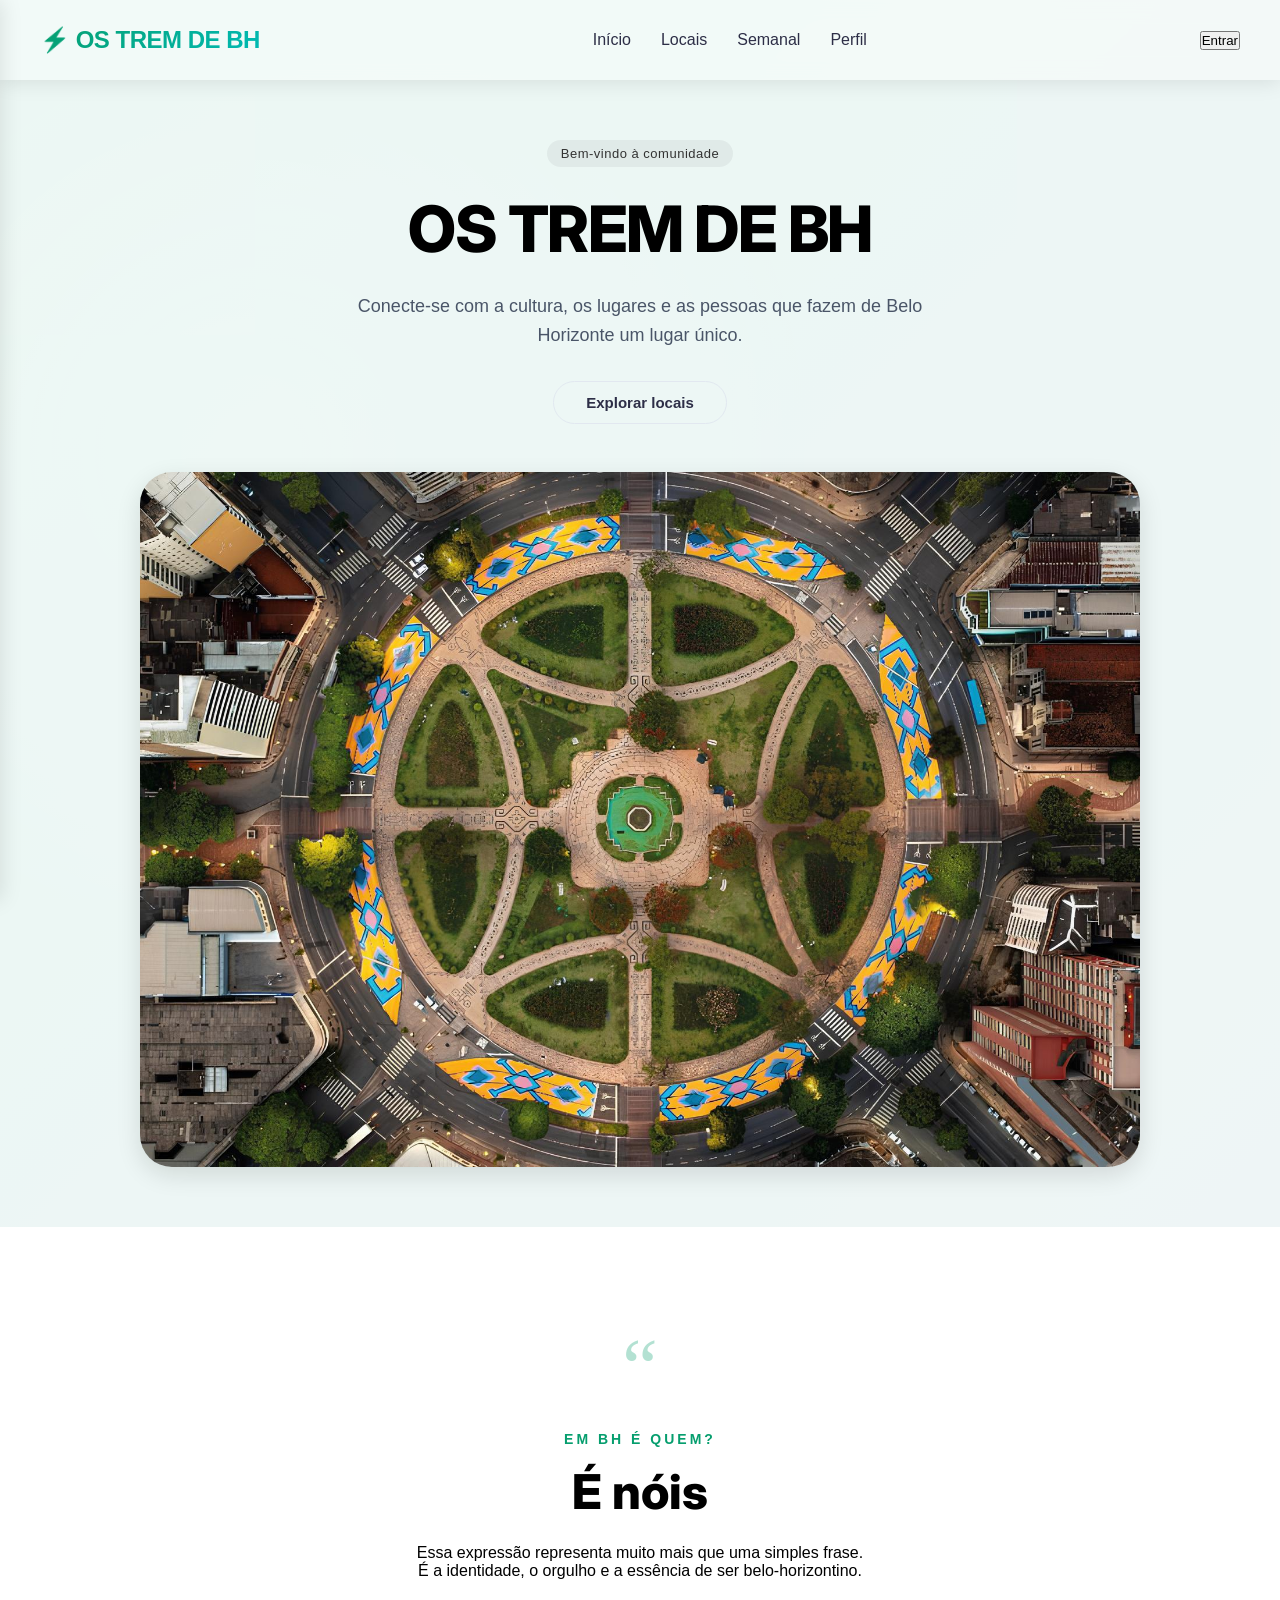
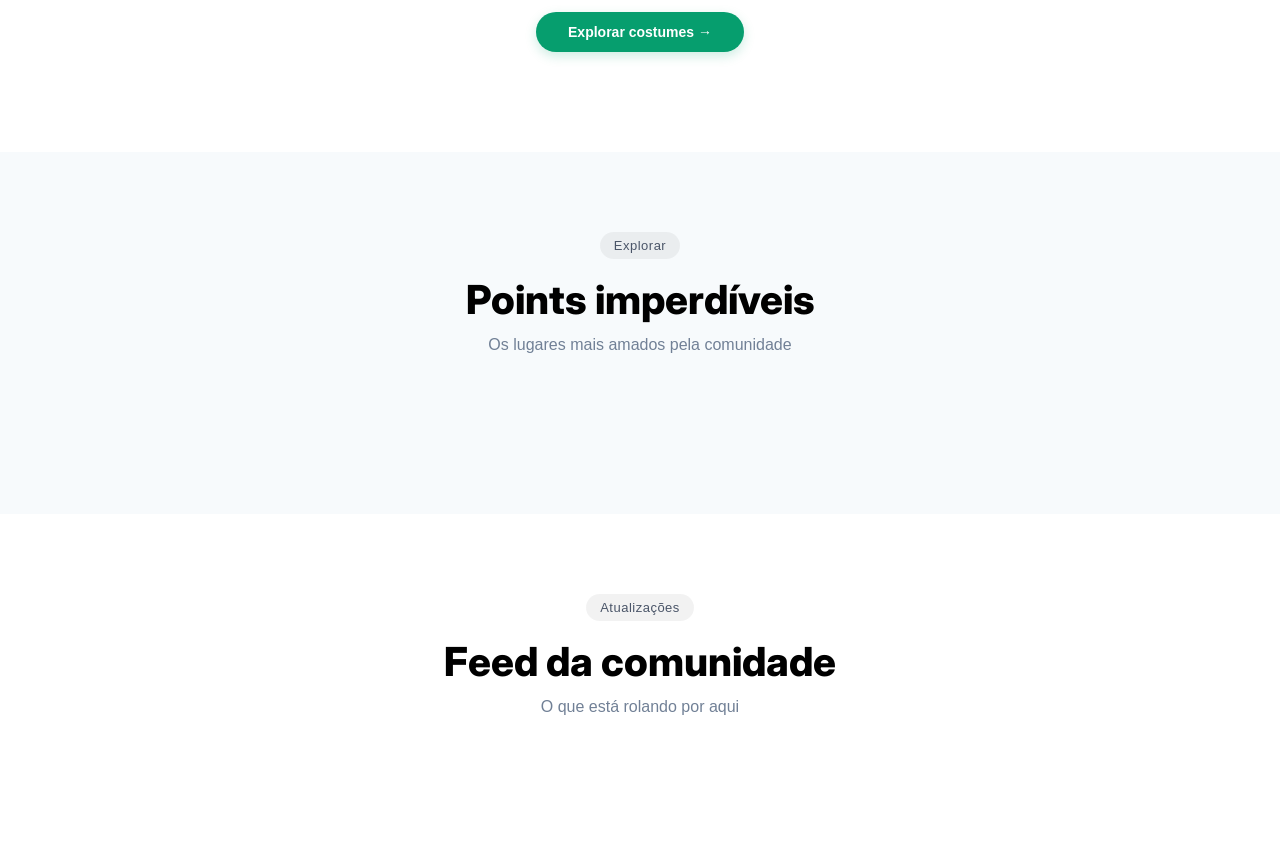
==== frontend/web/index.html @ be38ecf6 "Page Index FrontEnd" ====
<!DOCTYPE html>
<html lang="pt-br">
<head>
  <meta charset="UTF-8">
  <meta name="viewport" content="width=device-width, initial-scale=1.0">
  <title>Os Trem de BH - Rede Social</title>
  <link rel="stylesheet" href="css/Navbar.css">
  <link rel="stylesheet" href="css/estilopage.css">
  <link href="https://fonts.googleapis.com/css2?family=Inter:wght@300;400;500;600;700;800&display=swap" rel="stylesheet">
</head>
<body>
  <!-- NAVBAR -->
  <header class="navbar">
    <div class="logo">⚡ OS TREM DE BH</div>
    <nav class="nav-links">
      <a href="#">Início</a>
      <a href="#">Locais</a>
      <a href="#">Semanal</a>
      <a href="#">Perfil</a>
    </nav>
    <div class="nav-actions">
      <button class="btn-login">Entrar</button>
      <div class="menu-btn" onclick="toggleMenu()">☰</div>
    </div>
  </header>

  <!-- SIDEBAR -->
  <div class="sidebar" id="sidebar">
    <div class="sidebar-header">
      <div class="close-btn" onclick="toggleMenu()">✕</div>
      <div class="sidebar-logo">OS TREM DE BH</div>
    </div>
    <nav class="sidebar-nav">
      <a href="#">🏠 Início</a>
      <a href="#">📍 Locais</a>
      <a href="#">📅 Semanal</a>
      <a href="#">👤 Perfil</a>
      <a href="#">⚙️ Configurações</a>
    </nav>
    <div class="sidebar-footer">
      <button class="btn-logout">Sair</button>
    </div>
  </div>

  <!-- OVERLAY -->
  <div class="overlay" id="overlay" onclick="toggleMenu()"></div>

  <!-- CONTEÚDO PRINCIPAL -->
  <main class="Conteudo">
    <!-- Hero Section -->
    <section class="Sessao01">
      <div class="hero-content">
        <span class="hero-badge">Bem-vindo à comunidade</span>
        <h1 class="Titulo">OS TREM DE BH</h1>
        <p class="hero-description">Conecte-se com a cultura, os lugares e as pessoas que fazem de Belo Horizonte um lugar único.</p>
        <div class="hero-buttons">
          <button class="btn-secondary">Explorar locais</button>
        </div>
      </div>
      <div class="hero-image">
        <img src="img/ImagemCentroPage.jpg" alt="Belo Horizonte">
      </div>
    </section>

    <!-- Quote Section -->
    <section class="Sessao02">
      <div class="quote-container">
        <div class="quote-icon">“</div>
        <p class="SubTitulo">EM BH É QUEM?</p>
        <h2 class="Frase">É nóis</h2>
        <p class="Descricao">
          Essa expressão representa muito mais que uma simples frase.<br>
          É a identidade, o orgulho e a essência de ser belo-horizontino.
        </p>
        <button class="BotaoExplorar">Explorar costumes →</button>
      </div>
    </section>

    <!-- POINTS SECTION - CARROSSEL -->
    <section class="Sessao03">
      <div class="section-header">
        <span class="section-badge">Explorar</span>
        <h2>Points imperdíveis</h2>
        <p>Os lugares mais amados pela comunidade</p>
      </div>

      <!-- 
        ==================================================
        CARROSSEL DE LOCAIS
        ==================================================
        ID: carrossel-locais
        Os cards serão inseridos dinamicamente via JavaScript
        ==================================================
      -->

      <div class="Carrossel" id="carrossel-locais">
        <!-- Os cards serão inseridos aqui via JavaScript -->
      </div>

    </section>

    <!-- FEED SECTION - COMUNIDADE -->
    <section class="Sessao04">
      <div class="section-header">
        <span class="section-badge">Atualizações</span>
        <h2>Feed da comunidade</h2>
        <p>O que está rolando por aqui</p>
      </div>
      
      <!-- 
        ==================================================
        FEED DE POSTAGENS
        ==================================================
        ID: feed-container
        Os posts serão inseridos dinamicamente via JavaScript
        ==================================================
      -->

      <div class="feed-grid" id="feed-container">
        <!-- Os posts serão inseridos aqui via JavaScript -->
      </div>

    </section>
  </main>

  <script>
    // Função para toggle do menu mobile
    function toggleMenu() {
      const sidebar = document.getElementById("sidebar");
      const overlay = document.getElementById("overlay");
      sidebar.classList.toggle("active");
      overlay.classList.toggle("active");
    }

    // Scroll reveal
    const observerOptions = {
      threshold: 0.1,
      rootMargin: "0px 0px -50px 0px"
    };

    const observer = new IntersectionObserver((entries) => {
      entries.forEach(entry => {
        if (entry.isIntersecting) {
          entry.target.classList.add('reveal');
          observer.unobserve(entry.target);
        }
      });
    }, observerOptions);

    document.querySelectorAll('.Sessao01, .Sessao02, .Sessao03, .Sessao04').forEach(el => {
      observer.observe(el);
    });
  </script>
</body>
</html>
---- frontend/web/css/Navbar.css ----
/* RESET */
* {
    margin: 0;
    padding: 0;
    box-sizing: border-box;
}

/* VARIÁVEIS DE CORES */
:root {
    --primary-green: #069E6E;
    --primary-blue: #3E7996;
    --primary-dark: #2D2E47;
    --primary-teal: #00BAB4;
    --primary-dark-blue: #2F6C82;
    --white-alpha: rgba(255, 255, 255, 0.85);
    --white-alpha-hover: rgba(255, 255, 255, 0.95);
    --shadow-color: rgba(0, 0, 0, 0.1);
}

/* BODY */
body {
    padding-top: 80px;
    background: linear-gradient(135deg, var(--primary-green) 0%, var(--primary-blue) 100%);
    font-family: 'Segoe UI', Tahoma, Geneva, Verdana, sans-serif;
    min-height: 100vh;
    position: relative;
}

/* Adiciona um overlay sutil para melhor legibilidade */
body::before {
    content: '';
    position: fixed;
    top: 0;
    left: 0;
    width: 100%;
    height: 100%;
    background: radial-gradient(circle at 20% 50%, rgba(255,255,255,0.1) 0%, transparent 50%);
    pointer-events: none;
    z-index: 0;
}

/* NAVBAR */
.navbar {
  position: fixed;
  top: 0;
  left: 0;
  width: 100%;
  height: 80px;
  background: rgba(255, 255, 255, 0.95);
  backdrop-filter: blur(10px);
  box-shadow: 0 2px 20px rgba(0, 0, 0, 0.1);
  display: flex;
  align-items: center;
  justify-content: space-between;
  padding: 0 40px;
  z-index: 1000;
  transition: all 0.3s ease;
}

/* LOGO */
.logo {
  font-weight: 700;
  font-size: 24px;
  background: linear-gradient(135deg, #069E6E 0%, #00BAB4 100%);
  -webkit-background-clip: text;
  background-clip: text;
  color: transparent;
  letter-spacing: -0.5px;
  transition: transform 0.3s ease;
}

.logo:hover {
  transform: scale(1.05);
}

/* MENU DESKTOP */
.nav-links {
  display: flex;
  gap: 30px;
}

.nav-links a {
  text-decoration: none;
  color: #2D2E47;
  font-size: 16px;
  font-weight: 500;
  transition: all 0.3s ease;
  position: relative;
  padding: 5px 0;
}

.nav-links a::after {
  content: '';
  position: absolute;
  bottom: 0;
  left: 0;
  width: 0;
  height: 2px;
  background: linear-gradient(90deg, #069E6E, #00BAB4);
  transition: width 0.3s ease;
}

.nav-links a:hover {
  color: #069E6E;
}

.nav-links a:hover::after {
  width: 100%;
}

/* BOTÃO MENU */
.menu-btn {
  font-size: 28px;
  cursor: pointer;
  display: none;
  background: linear-gradient(135deg, #069E6E 0%, #00BAB4 100%);
  -webkit-background-clip: text;
  background-clip: text;
  color: transparent;
  transition: transform 0.3s ease;
}

.menu-btn:hover {
  transform: scale(1.1);
}

/* SIDEBAR */
.sidebar {
  position: fixed;
  top: 0;
  left: -300px;
  width: 300px;
  height: 100%;
  background: rgba(255, 255, 255, 0.98);
  backdrop-filter: blur(10px);
  box-shadow: 2px 0 20px rgba(0, 0, 0, 0.1);
  padding: 30px 25px;
  transition: left 0.3s cubic-bezier(0.68, -0.55, 0.265, 1.55);
  z-index: 1100;
}

.sidebar.active {
  left: 0;
}

.sidebar .close-btn {
  cursor: pointer;
  font-size: 24px;
  margin-bottom: 40px;
  display: inline-block;
  background: linear-gradient(135deg, #069E6E 0%, #00BAB4 100%);
  -webkit-background-clip: text;
  background-clip: text;
  color: transparent;
  transition: transform 0.3s ease;
  font-weight: bold;
}

.sidebar .close-btn:hover {
  transform: rotate(90deg);
}

.sidebar a {
  display: block;
  margin: 20px 0;
  text-decoration: none;
  color: #2D2E47;
  font-size: 16px;
  font-weight: 500;
  transition: all 0.3s ease;
  padding: 10px 0;
  border-bottom: 1px solid rgba(6, 158, 110, 0.1);
  position: relative;
}

.sidebar a::before {
  content: '';
  position: absolute;
  left: 0;
  bottom: -1px;
  width: 0;
  height: 2px;
  background: linear-gradient(90deg, #069E6E, #00BAB4);
  transition: width 0.3s ease;
}

.sidebar a:hover {
  color: #069E6E;
  transform: translateX(10px);
  border-bottom-color: transparent;
}

.sidebar a:hover::before {
  width: 100%;
}

/* OVERLAY PARA SIDEBAR */
.overlay {
  position: fixed;
  top: 0;
  left: 0;
  width: 100%;
  height: 100%;
  background: rgba(0, 0, 0, 0.5);
  backdrop-filter: blur(2px);
  z-index: 1050;
  display: none;
  opacity: 0;
  transition: opacity 0.3s ease;
}

.overlay.active {
  display: block;
  opacity: 1;
}

/* CONTEÚDO PRINCIPAL */
.main-content {
  max-width: 1200px;
  margin: 0 auto;
  padding: 40px 20px;
  animation: fadeInUp 0.6s ease;
}

@keyframes fadeInUp {
  from {
    opacity: 0;
    transform: translateY(30px);
  }
  to {
    opacity: 1;
    transform: translateY(0);
  }
}

/* CARDS EXEMPLO PARA CONTEÚDO */
.card {
  background: white;
  border-radius: 20px;
  padding: 30px;
  margin-bottom: 30px;
  box-shadow: 0 10px 30px rgba(0, 0, 0, 0.1);
  transition: transform 0.3s ease, box-shadow 0.3s ease;
}

.card:hover {
  transform: translateY(-5px);
  box-shadow: 0 20px 40px rgba(0, 0, 0, 0.15);
}

.card h2 {
  background: linear-gradient(135deg, #069E6E 0%, #00BAB4 100%);
  -webkit-background-clip: text;
  background-clip: text;
  color: transparent;
  margin-bottom: 15px;
  font-size: 24px;
}

.card p {
  color: #2D2E47;
  line-height: 1.6;
  opacity: 0.8;
}

/* RESPONSIVO */
@media (max-width: 768px) {
  .navbar {
    padding: 0 20px;
  }

  .nav-links {
    display: none;
  }

  .menu-btn {
    display: block;
  }

  .logo {
    font-size: 20px;
  }

  .main-content {
    padding: 20px 15px;
  }

  .card {
    padding: 20px;
    margin-bottom: 20px;
  }

  .card h2 {
    font-size: 20px;
  }
}

@media (max-width: 480px) {
  body {
    padding-top: 70px;
  }

  .navbar {
    height: 70px;
  }

  .sidebar {
    width: 280px;
    left: -280px;
  }
}
---- frontend/web/css/estilopage.css ----
/* VARIÁVEIS DE CORES */
:root {
    --primary-green: #069E6E;
    --primary-blue: #3E7996;
    --primary-dark: #2D2E47;
    --primary-teal: #00BAB4;
    --primary-dark-blue: #2F6C82;
    --white-alpha: rgba(255, 255, 255, 0.92);
    --white-alpha-hover: rgba(255, 255, 255, 0.98);
    --shadow-sm: 0 2px 8px rgba(0, 0, 0, 0.04);
    --shadow-md: 0 4px 12px rgba(0, 0, 0, 0.08);
    --shadow-lg: 0 8px 24px rgba(0, 0, 0, 0.12);
}

/* CONTEÚDO PRINCIPAL - OCUPA A PÁGINA INTEIRA */
.Conteudo {
    width: 100%;
    margin: 0;
    padding: 0;
    display: flex;
    flex-direction: column;
    gap: 0;
    position: relative;
    z-index: 1;
}

/* SESSÃO 01 - HERO COM FOTO CENTRALIZADA */
.Sessao01 {
    width: 100%;
    min-height: calc(100vh - 80px);
    display: flex;
    flex-direction: column;
    align-items: center;
    justify-content: center;
    gap: 48px;
    background: var(--white-alpha);
    padding: 60px 24px;
}

.hero-content {
    text-align: center;
    max-width: 800px;
    margin: 0 auto;
}

.hero-badge {
    display: inline-block;
    padding: 6px 14px;
    background: rgba(0, 0, 0, 0.05);
    color: #333;
    border-radius: 100px;
    font-size: 13px;
    font-weight: 500;
    margin-bottom: 24px;
    letter-spacing: 0.5px;
}

.Titulo {
    font-size: 64px;
    font-weight: 800;
    color: #000000;
    letter-spacing: -1.5px;
    margin-bottom: 24px;
    line-height: 1.2;
    font-family: 'Inter', 'Segoe UI', sans-serif;
}

.hero-description {
    font-size: 18px;
    color: #4a5568;
    line-height: 1.6;
    margin-bottom: 32px;
    max-width: 600px;
    margin-left: auto;
    margin-right: auto;
}

.hero-buttons {
    display: flex;
    gap: 16px;
    justify-content: center;
}

.btn-primary, .btn-secondary {
    padding: 12px 32px;
    border-radius: 100px;
    font-weight: 600;
    font-size: 15px;
    transition: all 0.3s ease;
    cursor: pointer;
    border: none;
}

.btn-primary {
    background: var(--primary-green);
    color: white;
    box-shadow: 0 4px 12px rgba(6, 158, 110, 0.2);
}

.btn-primary:hover {
    transform: translateY(-2px);
    background: #058a5f;
    box-shadow: 0 6px 20px rgba(6, 158, 110, 0.3);
}

.btn-secondary {
    background: transparent;
    color: #2D2E47;
    border: 1px solid #e2e8f0;
}

.btn-secondary:hover {
    background: rgba(0, 0, 0, 0.02);
    border-color: #cbd5e0;
    transform: translateY(-2px);
}

.hero-image {
    width: 100%;
    max-width: 1000px;
    margin: 0 auto;
    border-radius: 32px;
    overflow: hidden;
    box-shadow: var(--shadow-lg);
}

.hero-image img {
    width: 100%;
    height: auto;
    display: block;
    transition: transform 0.5s ease;
}

.hero-image img:hover {
    transform: scale(1.02);
}

/* SESSÃO 02 - QUOTE */
.Sessao02 {
    width: 100%;
    text-align: center;
    background: white;
    padding: 100px 24px;
}

.quote-container {
    max-width: 800px;
    margin: 0 auto;
}

.quote-icon {
    font-size: 80px;
    color: var(--primary-green);
    opacity: 0.3;
    font-family: Georgia, serif;
    line-height: 1;
    margin-bottom: 24px;
}

.SubTitulo {
    font-size: 14px;
    letter-spacing: 3px;
    text-transform: uppercase;
    color: var(--primary-green);
    font-weight: 600;
    margin-bottom: 16px;
}

.Frase {
    font-size: 48px;
    font-weight: 800;
    color: #000000;
    line-height: 1.2;
    margin-bottom: 24px;
    font-family: 'Inter', 'Segoe UI', sans-serif;
}

.Sessao02 .Descricao {
    background: transparent;
    padding: 0;
    margin-bottom: 32px;
}

.Sessao02 .Descricao p {
    font-size: 18px;
    color: #4a5568;
    line-height: 1.6;
}

.BotaoExplorar {
    padding: 12px 32px;
    font-size: 14px;
    font-weight: 600;
    border: none;
    border-radius: 100px;
    background: var(--primary-green);
    color: white;
    cursor: pointer;
    transition: all 0.3s ease;
    box-shadow: 0 4px 12px rgba(6, 158, 110, 0.2);
}

.BotaoExplorar:hover {
    transform: translateY(-2px);
    background: #058a5f;
    box-shadow: 0 6px 20px rgba(6, 158, 110, 0.3);
}

/* SESSÃO 03 - POINTS */
.Sessao03 {
    width: 100%;
    background: #f7fafc;
    padding: 80px 24px;
}

.section-header {
    text-align: center;
    margin-bottom: 48px;
}

.section-badge {
    display: inline-block;
    padding: 6px 14px;
    background: rgba(0, 0, 0, 0.05);
    color: #4a5568;
    border-radius: 100px;
    font-size: 13px;
    font-weight: 500;
    margin-bottom: 16px;
    letter-spacing: 0.5px;
}

.section-header h2 {
    font-size: 40px;
    font-weight: 800;
    color: #000000;
    margin-bottom: 12px;
    font-family: 'Inter', 'Segoe UI', sans-serif;
}

.section-header p {
    font-size: 16px;
    color: #718096;
}

/* CARROSSEL */
.Carrossel {
    max-width: 1200px;
    margin: 0 auto;
    display: flex;
    gap: 24px;
    overflow-x: auto;
    padding: 8px 4px 24px 4px;
    scroll-behavior: smooth;
    scrollbar-width: thin;
}

.Carrossel::-webkit-scrollbar {
    height: 6px;
}

.Carrossel::-webkit-scrollbar-track {
    background: #e2e8f0;
    border-radius: 10px;
}

.Carrossel::-webkit-scrollbar-thumb {
    background: #cbd5e0;
    border-radius: 10px;
}

.Carrossel::-webkit-scrollbar-thumb:hover {
    background: var(--primary-green);
}

/* CARDS */
.Card {
    min-width: 280px;
    flex-shrink: 0;
    text-decoration: none;
    background: white;
    border-radius: 24px;
    overflow: hidden;
    transition: all 0.3s ease;
    box-shadow: var(--shadow-sm);
}

.Card:hover {
    transform: translateY(-8px);
    box-shadow: var(--shadow-lg);
}

.card-image {
    position: relative;
    height: 200px;
    overflow: hidden;
}

.card-image img {
    width: 100%;
    height: 100%;
    object-fit: cover;
    transition: transform 0.4s ease;
}

.Card:hover .card-image img {
    transform: scale(1.05);
}

.card-overlay {
    position: absolute;
    bottom: 0;
    left: 0;
    right: 0;
    height: 60%;
    background: linear-gradient(to top, rgba(0,0,0,0.1), transparent);
    opacity: 0;
    transition: opacity 0.3s ease;
}

.Card:hover .card-overlay {
    opacity: 1;
}

.card-content {
    padding: 20px;
}

.card-category {
    font-size: 12px;
    color: var(--primary-green);
    font-weight: 600;
    margin-bottom: 8px;
}

.card-content h3 {
    font-size: 18px;
    font-weight: 700;
    color: #1a202c;
    margin-bottom: 8px;
}

.card-content p {
    font-size: 13px;
    color: #4a5568;
    line-height: 1.5;
    margin-bottom: 12px;
}

.card-stats {
    display: flex;
    gap: 16px;
    font-size: 12px;
    color: #a0aec0;
}

.card-stats span {
    display: flex;
    align-items: center;
    gap: 4px;
}

/* SESSÃO 04 - FEED */
.Sessao04 {
    width: 100%;
    background: white;
    padding: 80px 24px;
}

.feed-grid {
    max-width: 1200px;
    margin: 0 auto;
    display: grid;
    grid-template-columns: repeat(auto-fit, minmax(320px, 1fr));
    gap: 24px;
    margin-top: 24px;
}

.feed-card {
    background: #f7fafc;
    border-radius: 24px;
    padding: 24px;
    transition: all 0.3s ease;
    box-shadow: var(--shadow-sm);
}

.feed-card:hover {
    transform: translateY(-4px);
    box-shadow: var(--shadow-md);
    background: white;
}

.feed-user {
    display: flex;
    align-items: center;
    gap: 12px;
    margin-bottom: 16px;
}

.user-avatar {
    width: 48px;
    height: 48px;
    background: var(--primary-green);
    border-radius: 50%;
    display: flex;
    align-items: center;
    justify-content: center;
    font-weight: 700;
    font-size: 18px;
    color: white;
}

.user-info h4 {
    font-size: 16px;
    font-weight: 700;
    color: #1a202c;
    margin-bottom: 4px;
}

.user-info span {
    font-size: 12px;
    color: #a0aec0;
}

.feed-content {
    color: #4a5568;
    line-height: 1.6;
    margin-bottom: 20px;
    font-size: 14px;
}

.feed-actions {
    display: flex;
    gap: 20px;
    padding-top: 16px;
    border-top: 1px solid #e2e8f0;
}

.feed-like, .feed-comment {
    background: none;
    border: none;
    cursor: pointer;
    font-size: 14px;
    color: #a0aec0;
    transition: all 0.3s ease;
    padding: 4px 8px;
    border-radius: 8px;
}

.feed-like:hover {
    color: #e53e3e;
    background: rgba(229, 62, 62, 0.05);
}

.feed-comment:hover {
    color: var(--primary-green);
    background: rgba(6, 158, 110, 0.05);
}

/* ANIMAÇÕES */
@keyframes fadeInUp {
    from {
        opacity: 0;
        transform: translateY(30px);
    }
    to {
        opacity: 1;
        transform: translateY(0);
    }
}

.Sessao01, .Sessao02, .Sessao03, .Sessao04 {
    opacity: 0;
    animation: fadeInUp 0.6s ease forwards;
}

.Sessao02 { animation-delay: 0.1s; }
.Sessao03 { animation-delay: 0.2s; }
.Sessao04 { animation-delay: 0.3s; }

/* RESPONSIVIDADE */
@media (max-width: 968px) {
    .Titulo {
        font-size: 48px;
    }

    .Frase {
        font-size: 36px;
    }

    .section-header h2 {
        font-size: 32px;
    }

    .hero-image {
        max-width: 90%;
    }
}

@media (max-width: 768px) {
    .Sessao01 {
        padding: 40px 20px;
        gap: 32px;
    }

    .Titulo {
        font-size: 36px;
    }

    .hero-description {
        font-size: 16px;
    }

    .Frase {
        font-size: 28px;
    }

    .quote-icon {
        font-size: 60px;
    }

    .Sessao02, .Sessao03, .Sessao04 {
        padding: 60px 20px;
    }

    .feed-grid {
        grid-template-columns: 1fr;
    }
}

@media (max-width: 480px) {
    .Sessao01 {
        padding: 32px 16px;
        gap: 24px;
    }

    .Titulo {
        font-size: 28px;
        letter-spacing: -0.5px;
    }

    .hero-buttons {
        flex-direction: column;
        gap: 12px;
    }

    .btn-primary, .btn-secondary {
        width: 100%;
    }

    .Frase {
        font-size: 24px;
    }

    .section-header h2 {
        font-size: 28px;
    }

    .Card {
        min-width: 260px;
    }

    .Sessao02, .Sessao03, .Sessao04 {
        padding: 40px 16px;
    }
}
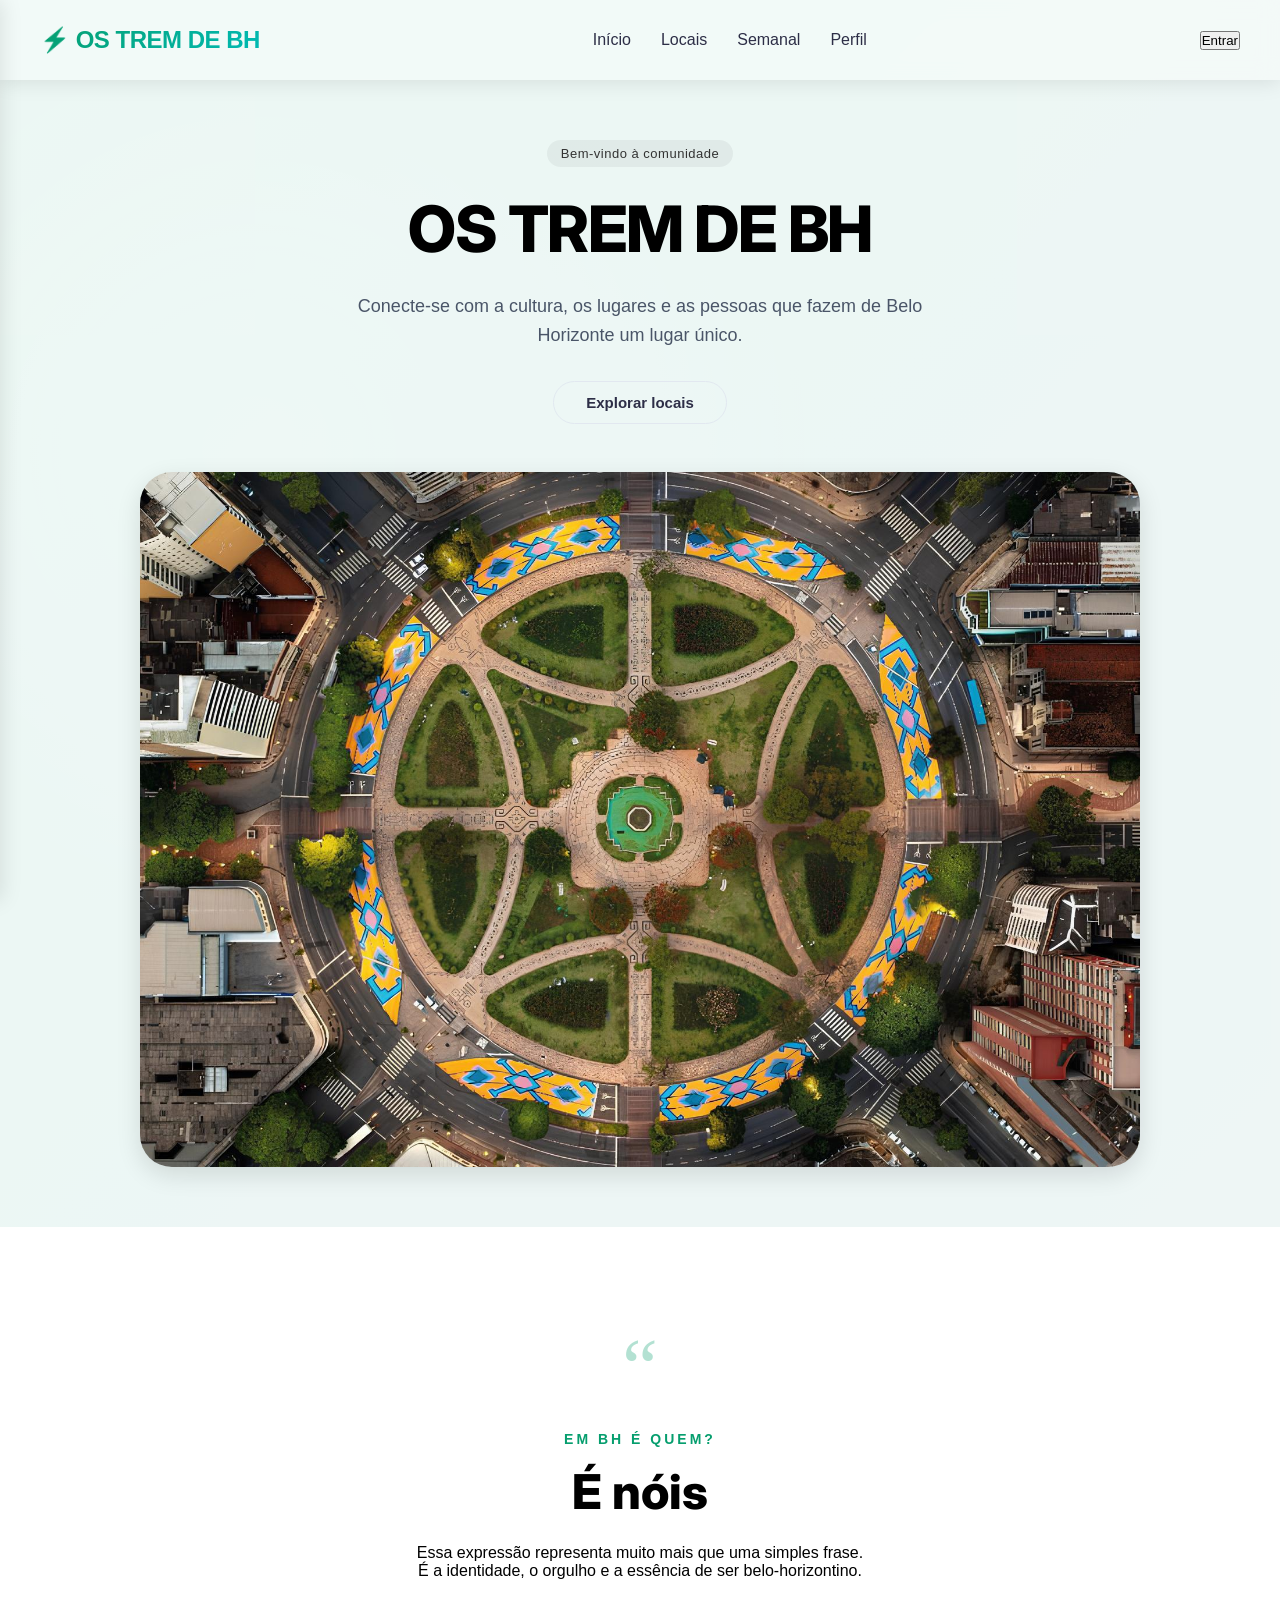
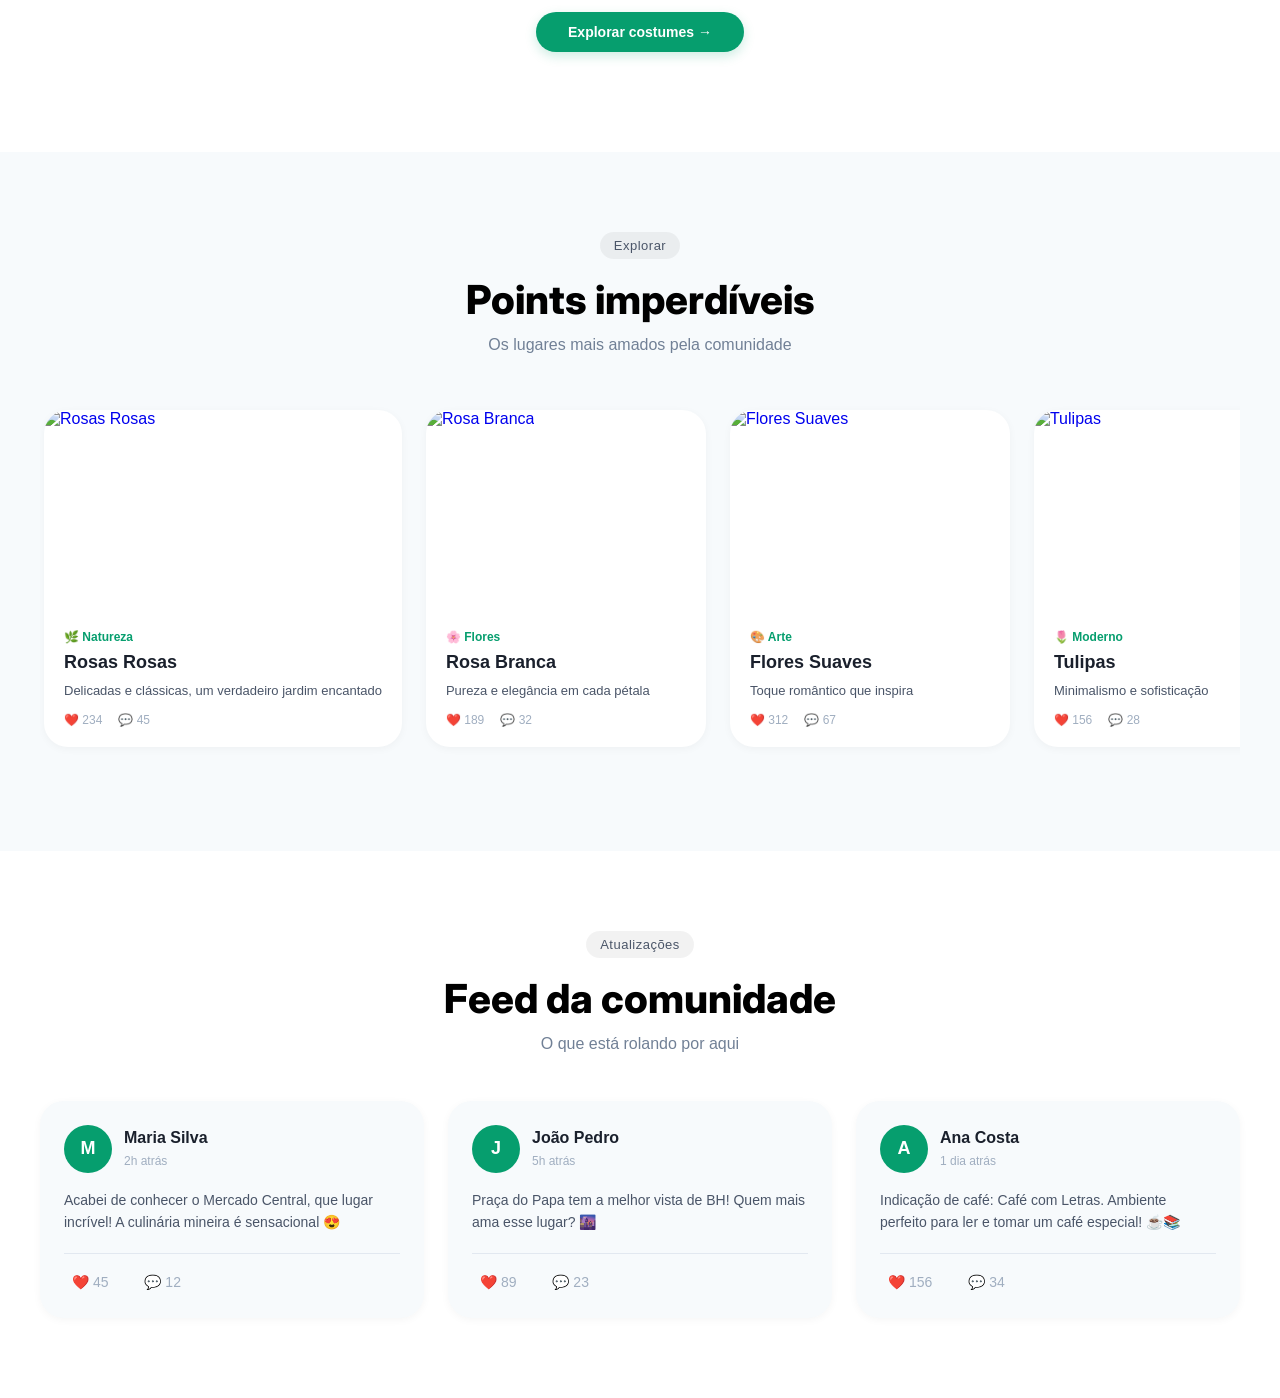
==== commit 9fc41b17: "feat: estrutura inicial do projeto Os Trem de BH" ====
--- a/frontend/web/index.html
+++ b/frontend/web/index.html
@@ -76,7 +76,7 @@
       </div>
     </section>
 
-    <!-- POINTS SECTION - CARROSSEL -->
+    <!-- Points Section -->
     <section class="Sessao03">
       <div class="section-header">
         <span class="section-badge">Explorar</span>
@@ -84,22 +84,74 @@
         <p>Os lugares mais amados pela comunidade</p>
       </div>
 
-      <!-- 
-        ==================================================
-        CARROSSEL DE LOCAIS
-        ==================================================
-        ID: carrossel-locais
-        Os cards serão inseridos dinamicamente via JavaScript
-        ==================================================
-      -->
-
-      <div class="Carrossel" id="carrossel-locais">
-        <!-- Os cards serão inseridos aqui via JavaScript -->
-      </div>
-
-    </section>
-
-    <!-- FEED SECTION - COMUNIDADE -->
+      <div class="Carrossel">
+        <a href="local.html?id=1" class="Card">
+          <div class="card-image">
+            <img src="img/local1.jpg" alt="Rosas Rosas">
+            <div class="card-overlay"></div>
+          </div>
+          <div class="card-content">
+            <div class="card-category">🌿 Natureza</div>
+            <h3>Rosas Rosas</h3>
+            <p>Delicadas e clássicas, um verdadeiro jardim encantado</p>
+            <div class="card-stats">
+              <span>❤️ 234</span>
+              <span>💬 45</span>
+            </div>
+          </div>
+        </a>
+
+        <a href="local.html?id=2" class="Card">
+          <div class="card-image">
+            <img src="img/local2.jpg" alt="Rosa Branca">
+            <div class="card-overlay"></div>
+          </div>
+          <div class="card-content">
+            <div class="card-category">🌸 Flores</div>
+            <h3>Rosa Branca</h3>
+            <p>Pureza e elegância em cada pétala</p>
+            <div class="card-stats">
+              <span>❤️ 189</span>
+              <span>💬 32</span>
+            </div>
+          </div>
+        </a>
+
+        <a href="local.html?id=3" class="Card">
+          <div class="card-image">
+            <img src="img/local3.jpg" alt="Flores Suaves">
+            <div class="card-overlay"></div>
+          </div>
+          <div class="card-content">
+            <div class="card-category">🎨 Arte</div>
+            <h3>Flores Suaves</h3>
+            <p>Toque romântico que inspira</p>
+            <div class="card-stats">
+              <span>❤️ 312</span>
+              <span>💬 67</span>
+            </div>
+          </div>
+        </a>
+
+        <a href="local.html?id=4" class="Card">
+          <div class="card-image">
+            <img src="img/local4.jpg" alt="Tulipas">
+            <div class="card-overlay"></div>
+          </div>
+          <div class="card-content">
+            <div class="card-category">🌷 Moderno</div>
+            <h3>Tulipas</h3>
+            <p>Minimalismo e sofisticação</p>
+            <div class="card-stats">
+              <span>❤️ 156</span>
+              <span>💬 28</span>
+            </div>
+          </div>
+        </a>
+      </div>
+    </section>
+
+    <!-- Feed Section (Novo) -->
     <section class="Sessao04">
       <div class="section-header">
         <span class="section-badge">Atualizações</span>
@@ -107,24 +159,56 @@
         <p>O que está rolando por aqui</p>
       </div>
       
-      <!-- 
-        ==================================================
-        FEED DE POSTAGENS
-        ==================================================
-        ID: feed-container
-        Os posts serão inseridos dinamicamente via JavaScript
-        ==================================================
-      -->
-
-      <div class="feed-grid" id="feed-container">
-        <!-- Os posts serão inseridos aqui via JavaScript -->
-      </div>
-
+      <div class="feed-grid">
+        <div class="feed-card">
+          <div class="feed-user">
+            <div class="user-avatar">M</div>
+            <div class="user-info">
+              <h4>Maria Silva</h4>
+              <span>2h atrás</span>
+            </div>
+          </div>
+          <p class="feed-content">Acabei de conhecer o Mercado Central, que lugar incrível! A culinária mineira é sensacional 😍</p>
+          <div class="feed-actions">
+            <button class="feed-like">❤️ 45</button>
+            <button class="feed-comment">💬 12</button>
+          </div>
+        </div>
+
+        <div class="feed-card">
+          <div class="feed-user">
+            <div class="user-avatar">J</div>
+            <div class="user-info">
+              <h4>João Pedro</h4>
+              <span>5h atrás</span>
+            </div>
+          </div>
+          <p class="feed-content">Praça do Papa tem a melhor vista de BH! Quem mais ama esse lugar? 🌆</p>
+          <div class="feed-actions">
+            <button class="feed-like">❤️ 89</button>
+            <button class="feed-comment">💬 23</button>
+          </div>
+        </div>
+
+        <div class="feed-card">
+          <div class="feed-user">
+            <div class="user-avatar">A</div>
+            <div class="user-info">
+              <h4>Ana Costa</h4>
+              <span>1 dia atrás</span>
+            </div>
+          </div>
+          <p class="feed-content">Indicação de café: Café com Letras. Ambiente perfeito para ler e tomar um café especial! ☕📚</p>
+          <div class="feed-actions">
+            <button class="feed-like">❤️ 156</button>
+            <button class="feed-comment">💬 34</button>
+          </div>
+        </div>
+      </div>
     </section>
   </main>
 
   <script>
-    // Função para toggle do menu mobile
     function toggleMenu() {
       const sidebar = document.getElementById("sidebar");
       const overlay = document.getElementById("overlay");
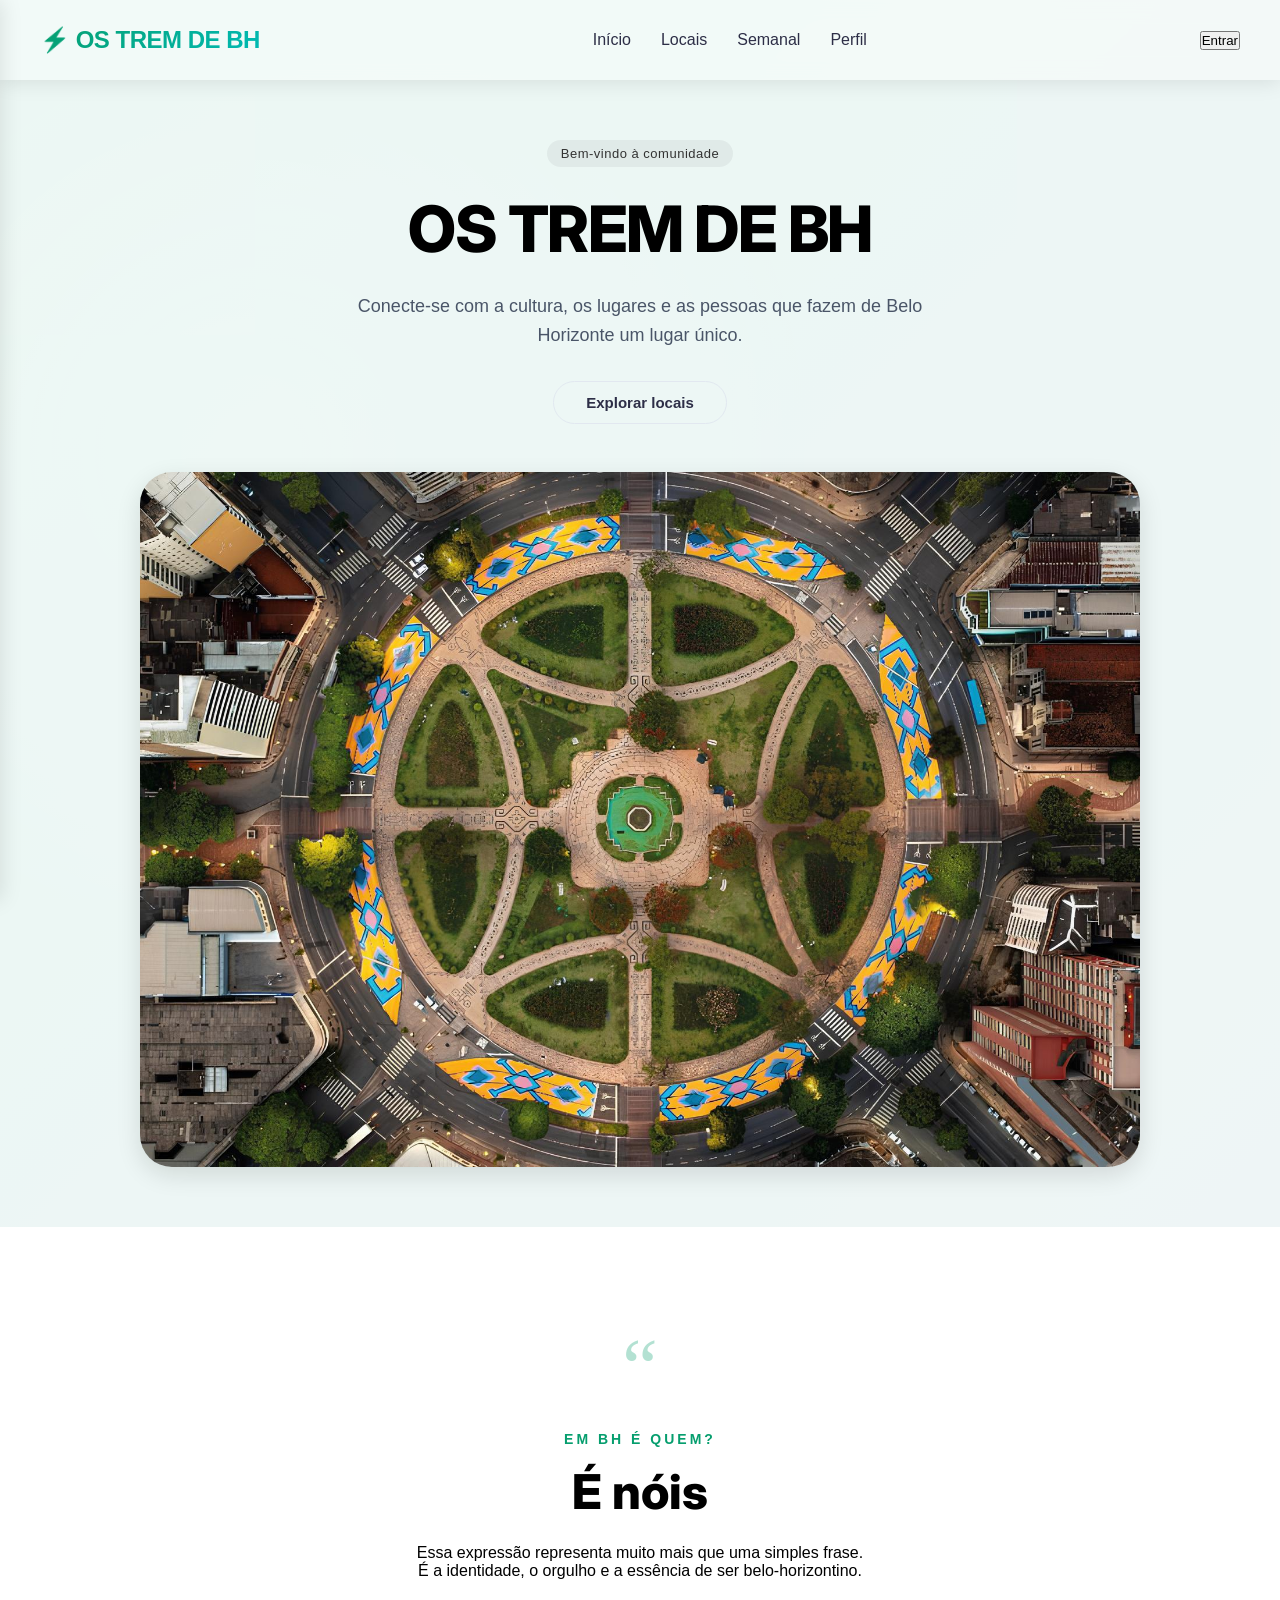
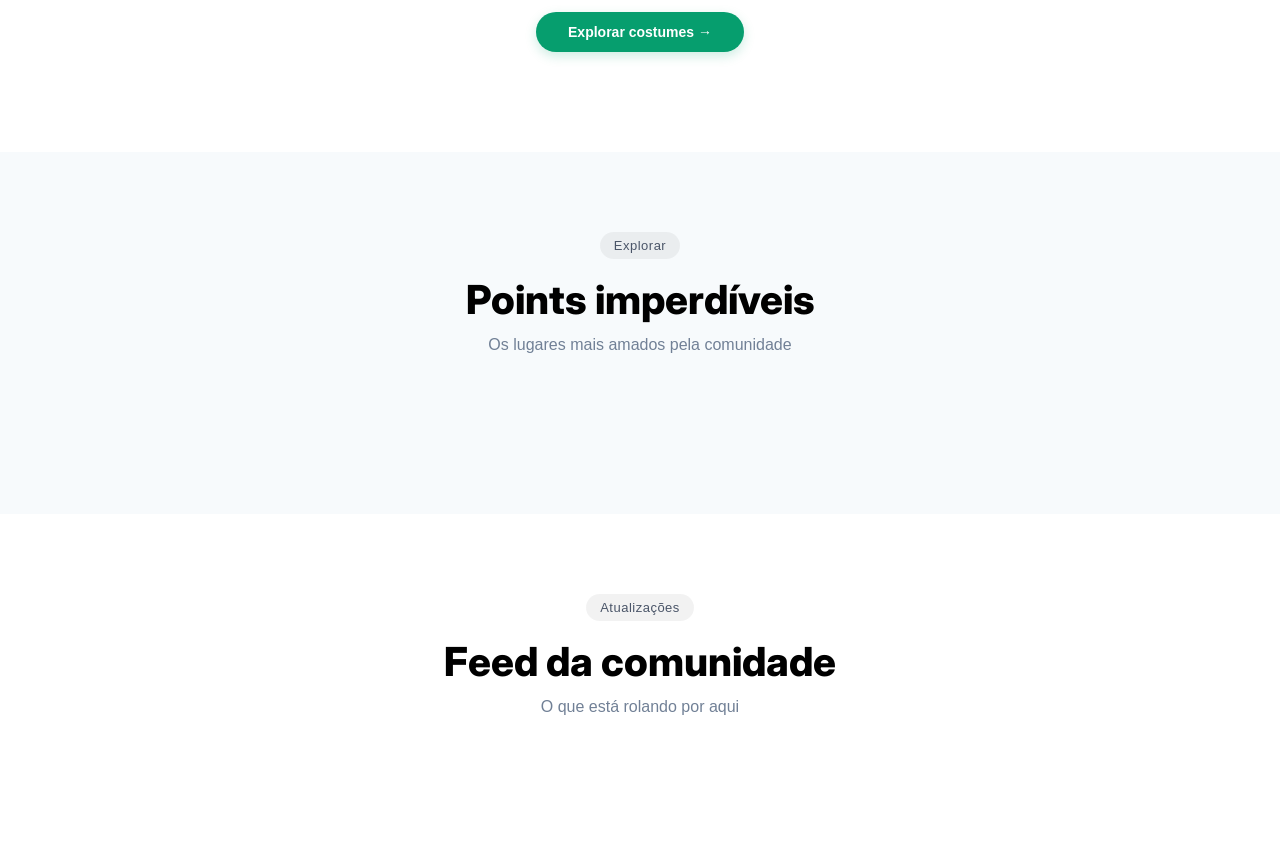
==== commit 0321c74e: "PageSemanal" ====
--- a/frontend/web/index.html
+++ b/frontend/web/index.html
@@ -13,10 +13,10 @@
   <header class="navbar">
     <div class="logo">⚡ OS TREM DE BH</div>
     <nav class="nav-links">
-      <a href="#">Início</a>
-      <a href="#">Locais</a>
-      <a href="#">Semanal</a>
-      <a href="#">Perfil</a>
+      <a href="index.html">Início</a>
+      <a href="page/locais.html">Locais</a>
+      <a href="page/semanal.html">Semanal</a>
+      <a href="page/perfil.html">Perfil</a>
     </nav>
     <div class="nav-actions">
       <button class="btn-login">Entrar</button>
@@ -31,11 +31,10 @@
       <div class="sidebar-logo">OS TREM DE BH</div>
     </div>
     <nav class="sidebar-nav">
-      <a href="#">🏠 Início</a>
-      <a href="#">📍 Locais</a>
-      <a href="#">📅 Semanal</a>
-      <a href="#">👤 Perfil</a>
-      <a href="#">⚙️ Configurações</a>
+      <a href="index.html">Início</a>
+      <a href="page/locais.html">Locais</a>
+      <a href="page/semanal.html">Semanal</a>
+      <a href="page/perfil.html">Perfil</a>
     </nav>
     <div class="sidebar-footer">
       <button class="btn-logout">Sair</button>
@@ -76,7 +75,7 @@
       </div>
     </section>
 
-    <!-- Points Section -->
+    <!-- POINTS SECTION - CARROSSEL -->
     <section class="Sessao03">
       <div class="section-header">
         <span class="section-badge">Explorar</span>
@@ -84,74 +83,22 @@
         <p>Os lugares mais amados pela comunidade</p>
       </div>
 
-      <div class="Carrossel">
-        <a href="local.html?id=1" class="Card">
-          <div class="card-image">
-            <img src="img/local1.jpg" alt="Rosas Rosas">
-            <div class="card-overlay"></div>
-          </div>
-          <div class="card-content">
-            <div class="card-category">🌿 Natureza</div>
-            <h3>Rosas Rosas</h3>
-            <p>Delicadas e clássicas, um verdadeiro jardim encantado</p>
-            <div class="card-stats">
-              <span>❤️ 234</span>
-              <span>💬 45</span>
-            </div>
-          </div>
-        </a>
+      <!-- 
+        ==================================================
+        CARROSSEL DE LOCAIS
+        ==================================================
+        ID: carrossel-locais
+        Os cards serão inseridos dinamicamente via JavaScript
+        ==================================================
+      -->
 
-        <a href="local.html?id=2" class="Card">
-          <div class="card-image">
-            <img src="img/local2.jpg" alt="Rosa Branca">
-            <div class="card-overlay"></div>
-          </div>
-          <div class="card-content">
-            <div class="card-category">🌸 Flores</div>
-            <h3>Rosa Branca</h3>
-            <p>Pureza e elegância em cada pétala</p>
-            <div class="card-stats">
-              <span>❤️ 189</span>
-              <span>💬 32</span>
-            </div>
-          </div>
-        </a>
+      <div class="Carrossel" id="carrossel-locais">
+        <!-- Os cards serão inseridos aqui via JavaScript -->
+      </div>
 
-        <a href="local.html?id=3" class="Card">
-          <div class="card-image">
-            <img src="img/local3.jpg" alt="Flores Suaves">
-            <div class="card-overlay"></div>
-          </div>
-          <div class="card-content">
-            <div class="card-category">🎨 Arte</div>
-            <h3>Flores Suaves</h3>
-            <p>Toque romântico que inspira</p>
-            <div class="card-stats">
-              <span>❤️ 312</span>
-              <span>💬 67</span>
-            </div>
-          </div>
-        </a>
-
-        <a href="local.html?id=4" class="Card">
-          <div class="card-image">
-            <img src="img/local4.jpg" alt="Tulipas">
-            <div class="card-overlay"></div>
-          </div>
-          <div class="card-content">
-            <div class="card-category">🌷 Moderno</div>
-            <h3>Tulipas</h3>
-            <p>Minimalismo e sofisticação</p>
-            <div class="card-stats">
-              <span>❤️ 156</span>
-              <span>💬 28</span>
-            </div>
-          </div>
-        </a>
-      </div>
     </section>
 
-    <!-- Feed Section (Novo) -->
+    <!-- FEED SECTION - COMUNIDADE -->
     <section class="Sessao04">
       <div class="section-header">
         <span class="section-badge">Atualizações</span>
@@ -159,81 +106,23 @@
         <p>O que está rolando por aqui</p>
       </div>
       
-      <div class="feed-grid">
-        <div class="feed-card">
-          <div class="feed-user">
-            <div class="user-avatar">M</div>
-            <div class="user-info">
-              <h4>Maria Silva</h4>
-              <span>2h atrás</span>
-            </div>
-          </div>
-          <p class="feed-content">Acabei de conhecer o Mercado Central, que lugar incrível! A culinária mineira é sensacional 😍</p>
-          <div class="feed-actions">
-            <button class="feed-like">❤️ 45</button>
-            <button class="feed-comment">💬 12</button>
-          </div>
-        </div>
+      <!-- 
+        ==================================================
+        FEED DE POSTAGENS
+        ==================================================
+        ID: feed-container
+        Os posts serão inseridos dinamicamente via JavaScript
+        ==================================================
+      -->
 
-        <div class="feed-card">
-          <div class="feed-user">
-            <div class="user-avatar">J</div>
-            <div class="user-info">
-              <h4>João Pedro</h4>
-              <span>5h atrás</span>
-            </div>
-          </div>
-          <p class="feed-content">Praça do Papa tem a melhor vista de BH! Quem mais ama esse lugar? 🌆</p>
-          <div class="feed-actions">
-            <button class="feed-like">❤️ 89</button>
-            <button class="feed-comment">💬 23</button>
-          </div>
-        </div>
+      <div class="feed-grid" id="feed-container">
+        <!-- Os posts serão inseridos aqui via JavaScript -->
+      </div>
 
-        <div class="feed-card">
-          <div class="feed-user">
-            <div class="user-avatar">A</div>
-            <div class="user-info">
-              <h4>Ana Costa</h4>
-              <span>1 dia atrás</span>
-            </div>
-          </div>
-          <p class="feed-content">Indicação de café: Café com Letras. Ambiente perfeito para ler e tomar um café especial! ☕📚</p>
-          <div class="feed-actions">
-            <button class="feed-like">❤️ 156</button>
-            <button class="feed-comment">💬 34</button>
-          </div>
-        </div>
-      </div>
     </section>
   </main>
 
-  <script>
-    function toggleMenu() {
-      const sidebar = document.getElementById("sidebar");
-      const overlay = document.getElementById("overlay");
-      sidebar.classList.toggle("active");
-      overlay.classList.toggle("active");
-    }
-
-    // Scroll reveal
-    const observerOptions = {
-      threshold: 0.1,
-      rootMargin: "0px 0px -50px 0px"
-    };
-
-    const observer = new IntersectionObserver((entries) => {
-      entries.forEach(entry => {
-        if (entry.isIntersecting) {
-          entry.target.classList.add('reveal');
-          observer.unobserve(entry.target);
-        }
-      });
-    }, observerOptions);
-
-    document.querySelectorAll('.Sessao01, .Sessao02, .Sessao03, .Sessao04').forEach(el => {
-      observer.observe(el);
-    });
+  <script src="script/semanal.js"></script>
   </script>
 </body>
 </html>
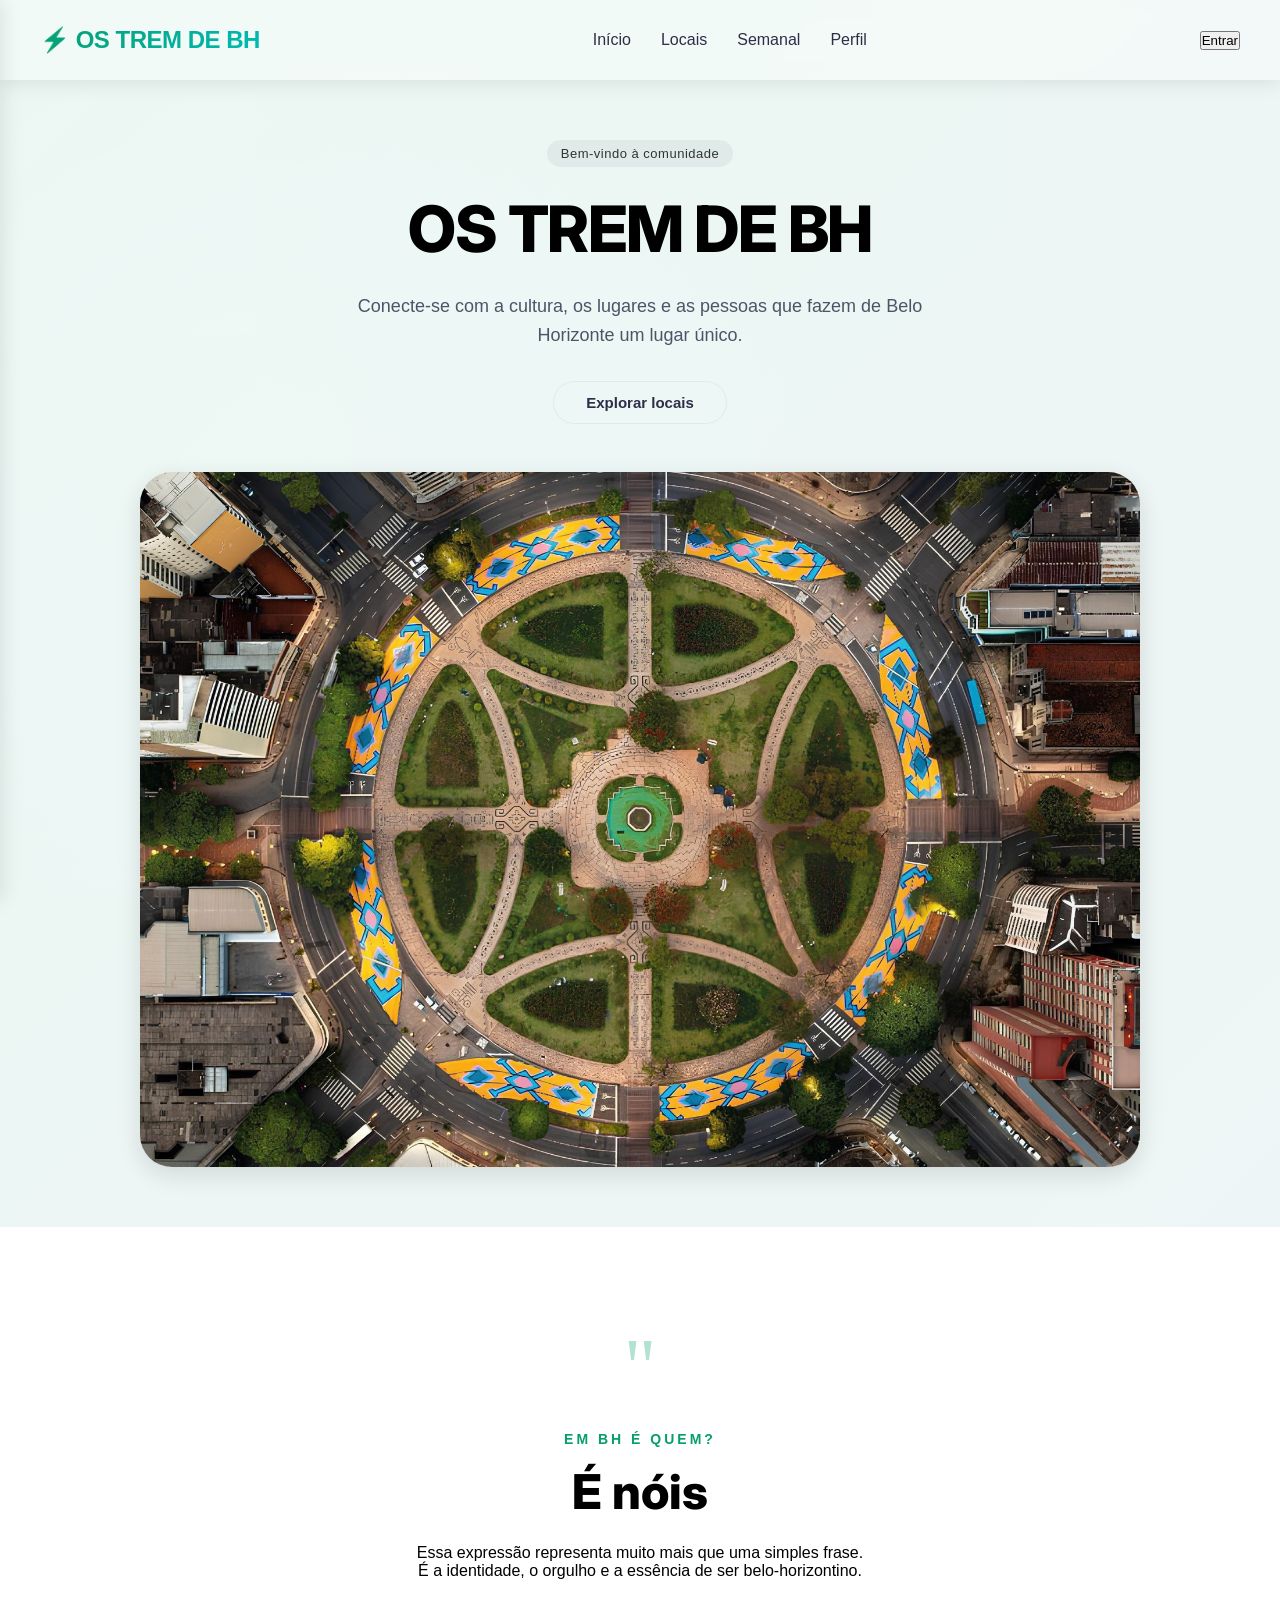
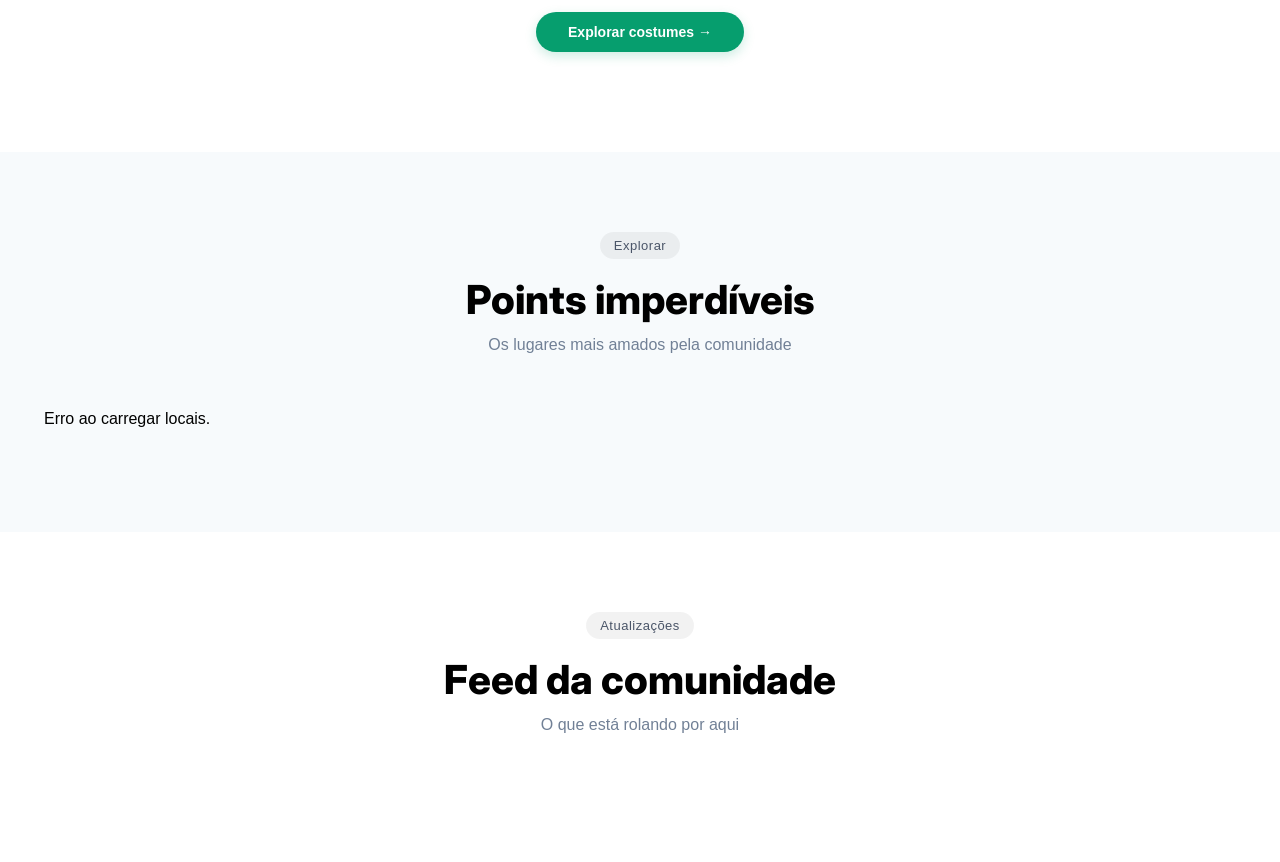
==== commit 77292ceb: "Atualoização do Projeto com Back e Front - Back ainda falho" ====
--- a/frontend/web/index.html
+++ b/frontend/web/index.html
@@ -16,10 +16,11 @@
       <a href="index.html">Início</a>
       <a href="page/locais.html">Locais</a>
       <a href="page/semanal.html">Semanal</a>
-      <a href="page/perfil.html">Perfil</a>
+      <a href="page/login.html" id="linkPerfil">Perfil</a>
     </nav>
     <div class="nav-actions">
-      <button class="btn-login">Entrar</button>
+      <button class="btn-login" id="btnLoginHeader">Entrar</button>
+      <button class="btn-perfil" id="btnPerfilHeader" style="display: none;">👤 Perfil</button>
       <div class="menu-btn" onclick="toggleMenu()">☰</div>
     </div>
   </header>
@@ -34,10 +35,10 @@
       <a href="index.html">Início</a>
       <a href="page/locais.html">Locais</a>
       <a href="page/semanal.html">Semanal</a>
-      <a href="page/perfil.html">Perfil</a>
+      <a href="page/login.html" id="sidebarLinkPerfil">Perfil</a>
     </nav>
     <div class="sidebar-footer">
-      <button class="btn-logout">Sair</button>
+      <button class="btn-logout" id="btnLogoutSidebar" style="display: none;">Sair</button>
     </div>
   </div>
 
@@ -53,7 +54,7 @@
         <h1 class="Titulo">OS TREM DE BH</h1>
         <p class="hero-description">Conecte-se com a cultura, os lugares e as pessoas que fazem de Belo Horizonte um lugar único.</p>
         <div class="hero-buttons">
-          <button class="btn-secondary">Explorar locais</button>
+          <button class="btn-secondary" id="btnExplorarLocais">Explorar locais</button>
         </div>
       </div>
       <div class="hero-image">
@@ -64,14 +65,14 @@
     <!-- Quote Section -->
     <section class="Sessao02">
       <div class="quote-container">
-        <div class="quote-icon">“</div>
+        <div class="quote-icon">"</div>
         <p class="SubTitulo">EM BH É QUEM?</p>
         <h2 class="Frase">É nóis</h2>
         <p class="Descricao">
           Essa expressão representa muito mais que uma simples frase.<br>
           É a identidade, o orgulho e a essência de ser belo-horizontino.
         </p>
-        <button class="BotaoExplorar">Explorar costumes →</button>
+        <button class="BotaoExplorar" id="btnExplorarCostumes">Explorar costumes →</button>
       </div>
     </section>
 
@@ -83,19 +84,9 @@
         <p>Os lugares mais amados pela comunidade</p>
       </div>
 
-      <!-- 
-        ==================================================
-        CARROSSEL DE LOCAIS
-        ==================================================
-        ID: carrossel-locais
-        Os cards serão inseridos dinamicamente via JavaScript
-        ==================================================
-      -->
-
       <div class="Carrossel" id="carrossel-locais">
         <!-- Os cards serão inseridos aqui via JavaScript -->
       </div>
-
     </section>
 
     <!-- FEED SECTION - COMUNIDADE -->
@@ -106,23 +97,15 @@
         <p>O que está rolando por aqui</p>
       </div>
       
-      <!-- 
-        ==================================================
-        FEED DE POSTAGENS
-        ==================================================
-        ID: feed-container
-        Os posts serão inseridos dinamicamente via JavaScript
-        ==================================================
-      -->
-
       <div class="feed-grid" id="feed-container">
         <!-- Os posts serão inseridos aqui via JavaScript -->
       </div>
-
     </section>
   </main>
 
+  <!-- Scripts - ORDEM CORRETA -->
+  <script src="script/api.js"></script>
+  <script src="script/auth.js"></script>
   <script src="script/semanal.js"></script>
-  </script>
 </body>
 </html>
